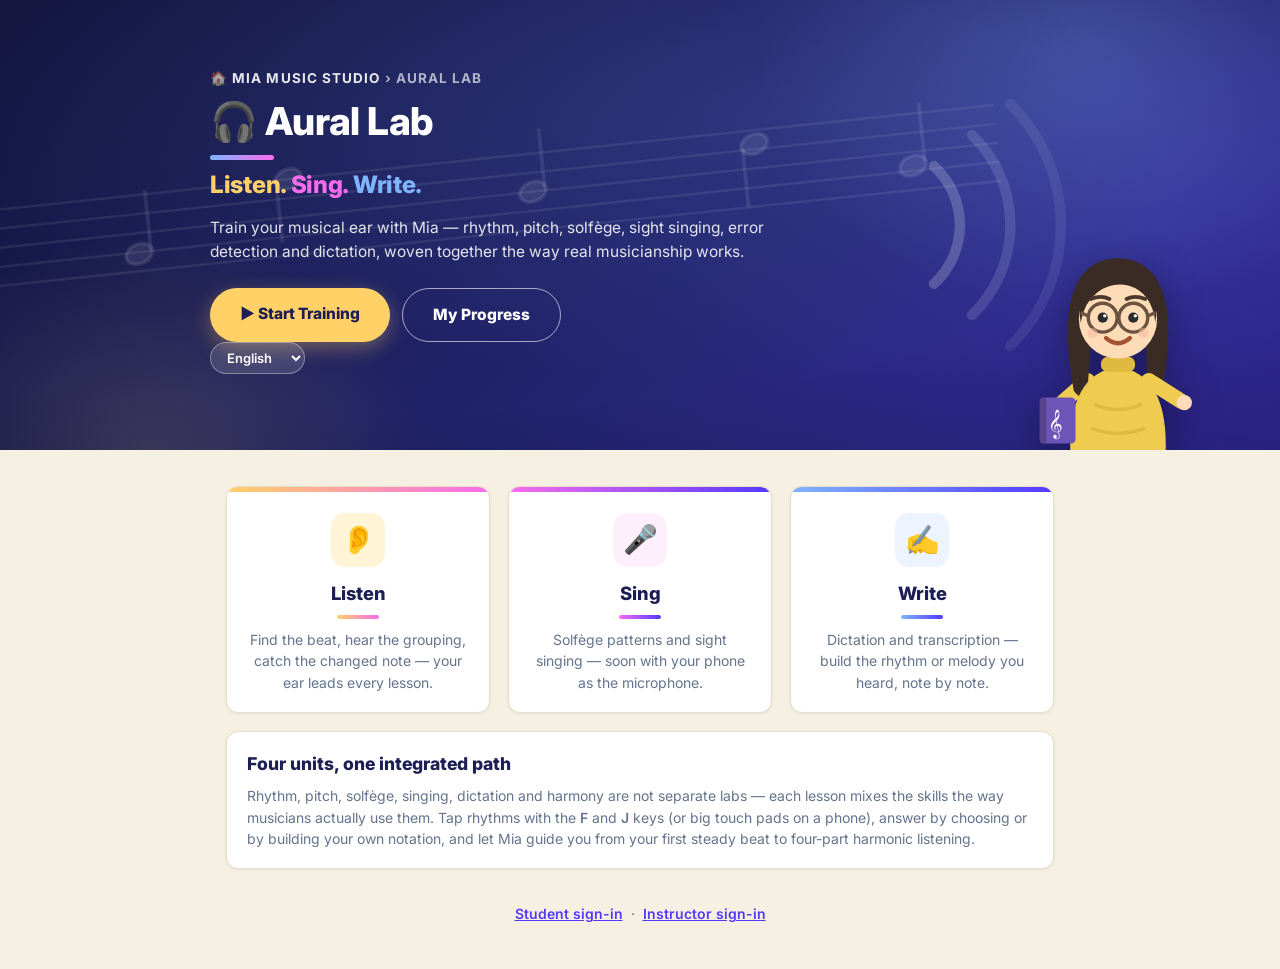
==== index.html @ 85e4c616 "Responsive fix: phones get the compact hero again The landing-polish 50vh hero and 2.4rem title were" ====
<!DOCTYPE html>
<html lang="en">
<head>
<meta charset="UTF-8">
<meta name="viewport" content="width=device-width, initial-scale=1.0">
<title>Aural Lab</title>
<link rel="stylesheet" href="css/style.css?v=005">
<style>
.hero{color:#fff;text-align:left;position:relative;overflow:hidden;
  display:flex;flex-direction:column;justify-content:center;min-height:50vh;padding:60px 20px 68px;
  background:linear-gradient(135deg,#12143c 0%,#22246e 55%,#3a2fae 100%)}
.hero .inner{max-width:860px;margin:0 auto;width:100%;position:relative;z-index:1;
  display:block;padding:0} /* al-header's flex-row header layout must not apply to the landing hero */
.hero .eyebrow{font-size:13.5px;font-weight:700;letter-spacing:.08em;text-transform:uppercase;
  color:rgba(255,255,255,.65);margin-bottom:10px}
.hero h1{font-size:2.4rem;font-weight:800;letter-spacing:-.6px;margin-bottom:6px}
.hero .tagline{font-size:1.5rem;font-weight:800;margin-bottom:12px;letter-spacing:-.3px}
.hero .tagline .c1{color:var(--gold)}.hero .tagline .c2{color:var(--pink)}
.hero .tagline .c3{color:var(--sky)}.hero .tagline .c4{color:#9ef0c0}
.mia-hero{position:absolute;right:6%;bottom:-12px;width:170px;z-index:1;
  filter:drop-shadow(0 8px 18px rgba(0,0,0,.30))}
@media(max-width:900px){.mia-hero{display:none}}
.hero h1::after{content:"";display:block;width:64px;height:5px;border-radius:3px;
  background:linear-gradient(90deg,var(--sky),var(--pink));margin:12px 0 0}
.hero p{max-width:600px;margin:0 0 24px;color:rgba(255,255,255,.88)}
.hero .btns{display:flex;gap:12px;justify-content:flex-start;flex-wrap:wrap}
.hero .btns a{display:inline-block;background:var(--gold);color:var(--brand-dark);font-weight:800;
  padding:14px 30px;border-radius:9999px;box-shadow:0 6px 20px rgba(255,209,102,.35);
  transition:transform .12s,box-shadow .2s;text-decoration:none}
.hero .btns a:hover{background:#ffc247;transform:translateY(-2px)}
.hero .btns a.ghost{background:transparent;color:#fff;border:1.5px solid rgba(255,255,255,.6);box-shadow:none}
main{max-width:860px;margin:0 auto;padding:36px 16px 8px}
.how{display:grid;grid-template-columns:repeat(auto-fit,minmax(200px,1fr));gap:18px;margin-top:0}
.how .card{text-align:center;margin-top:0;position:relative;overflow:hidden;padding-top:26px;
  transition:transform .14s,box-shadow .2s}
.how .card::before{content:"";position:absolute;top:0;left:0;right:0;height:5px}
.how .card.s1::before{background:linear-gradient(90deg,var(--gold),var(--pink))}
.how .card.s2::before{background:linear-gradient(90deg,var(--pink),var(--primary))}
.how .card.s3::before{background:linear-gradient(90deg,var(--sky),var(--primary))}
.how .card:hover{transform:translateY(-4px);box-shadow:0 18px 44px rgba(0,55,112,.16)}
.how .ico{width:54px;height:54px;border-radius:14px;margin:0 auto 12px;
  display:flex;align-items:center;justify-content:center;font-size:28px}
.how .card.s1 .ico{background:#fff4d6}
.how .card.s2 .ico{background:#fdeffb}
.how .card.s3 .ico{background:#edf4ff}
.how h2{font-size:1.15rem;font-weight:800;color:var(--brand-dark)}
.how h2::after{content:"";display:block;width:42px;height:4px;border-radius:2px;margin:7px auto 0}
.how .card.s1 h2::after{background:linear-gradient(90deg,var(--gold),var(--pink))}
.how .card.s2 h2::after{background:linear-gradient(90deg,var(--pink),var(--primary))}
.how .card.s3 h2::after{background:linear-gradient(90deg,var(--sky),var(--primary))}
.how p{margin-top:10px;color:var(--muted);font-size:14px}
.wide{margin-top:18px;text-align:left}
footer{text-align:center;padding:26px 16px 44px;color:var(--muted);font-size:14px}
footer a{color:var(--primary);font-weight:600}
@media(max-width:640px){
  .hero{min-height:0;padding:40px 18px 48px}
  .hero h1{font-size:1.8rem}
  .hero .tagline{font-size:1.15rem}
  .hero .btns a{padding:12px 22px}
  main{padding-top:26px}
}
</style>
<link rel="icon" type="image/svg+xml" href="favicon.svg">
</head>
<body>
<div class="hero al-header">
  <div class="inner">
    <div class="eyebrow">🏠 <a href="https://miahlee90.github.io/" style="color:rgba(255,255,255,.9);text-decoration:none" title="Mia Music Studio home">Mia Music Studio</a> › Aural Lab</div>
    <h1>🎧 Aural Lab</h1>
    <p class="tagline" data-i18n-html="landing.tagline"></p>
    <p data-i18n="landing.lead"></p>
    <div class="btns">
      <a href="lessons.html" data-i18n="landing.start"></a>
      <a class="ghost" href="student.html" data-i18n="nav.myProgress"></a>
    </div>
  </div>
  <svg class="mia-hero" viewBox="10 8 100 126" aria-hidden="true"><use href="#miaShape"/></svg>
</div>
<main>
  <div class="how">
    <div class="card s1"><div class="ico">👂</div><h2 data-i18n="landing.card.listen.t"></h2><p data-i18n="landing.card.listen.b"></p></div>
    <div class="card s2"><div class="ico">🎤</div><h2 data-i18n="landing.card.sing.t"></h2><p data-i18n="landing.card.sing.b"></p></div>
    <div class="card s3"><div class="ico">✍️</div><h2 data-i18n="landing.card.write.t"></h2><p data-i18n="landing.card.write.b"></p></div>
  </div>
  <div class="card wide">
    <h2 style="font-size:1.1rem;font-weight:800;color:var(--brand-dark)" data-i18n="landing.path.t"></h2>
    <p style="margin-top:8px;color:var(--muted);font-size:14px" data-i18n-html="landing.path.b"></p>
  </div>
</main>
<footer>
  <a href="student.html" data-i18n="footer.student"></a> &nbsp;·&nbsp;
  <a href="teacher.html" data-i18n="footer.teacher"></a>
</footer>
<script src="js/config.js?v=005"></script>
<script src="locales/en.js?v=005"></script>
<script src="locales/es.js?v=005"></script>
<script src="locales/ko.js?v=005"></script>
<script src="js/i18n.js?v=005"></script>
<script src="js/mia.js?v=005"></script>
<script>ALI18N.apply(); ALMia.defs();</script>
</body>
</html>
---- css/style.css ----
/* Aural Lab — stylesheet aligned with the Mia Music Studio design system
   (same visual language as Piano Lab / Music Fundamentals): indigo CTA
   #533afd used sparingly, ink-navy text #0d253d (never black), cream
   background, gradient-mesh header band, pill buttons, hairline cards with
   blue-tinted shadows, Inter. */
@import url('https://fonts.googleapis.com/css2?family=Inter:wght@300;400;500;600;800&display=swap');

:root{
  --primary:#533afd; --primary-dark:#4434d4; --primary-press:#2e2b8c; --primary-soft:#665efd;
  --primary-subtle:#b9b9f9; --brand-dark:#1c1e54;
  --ink:#0d253d; --ink-2:#273951; --muted:#64748d;
  --accent:#E8A33D; --accent-dark:#cf8f2e;
  --correct:#2E8B57; --wrong:#ea2261; --done:#9aa6b8;
  --bg:#f6f0e2; --card:#ffffff; --cream:#f1e2c4; --hairline:#e7ddc8; --hairline-input:#c9b98f;
  --lh:var(--accent-dark); --rh:var(--primary);
  --sky:#7fb4ff; --gold:#ffd166; --pink:#f96bee;
  --radius:12px;
  --shadow:0 1px 3px rgba(0,55,112,.08);
  --shadow-2:0 8px 24px rgba(0,55,112,.08), 0 2px 6px rgba(0,55,112,.04);
}
*{box-sizing:border-box;margin:0;padding:0}
/* font stack ready for English, Spanish and future Korean: Latin (incl.
   Spanish diacritics) renders in Inter; Korean falls through to Noto Sans
   KR / system Korean fonts. Load the Noto Sans KR webfont when ko ships. */
body{font-family:Inter,"SF Pro Display",-apple-system,"Segoe UI",Roboto,"Noto Sans",
  "Noto Sans KR","Malgun Gothic","Apple SD Gothic Neo",sans-serif;
  background:var(--bg);color:var(--ink);font-size:15.5px;line-height:1.55}
b,strong{font-weight:600}
a{color:inherit}

/* header — same hero art family as the studio: deep navy-indigo gradient,
   faint tilted staff + notes, glow + vignette (headphone-listening variant:
   no piano keys, a soft sound-wave arc instead) */
.al-header{color:#fff;position:relative;overflow:hidden;
  background:linear-gradient(135deg,#12143c 0%,#22246e 55%,#3a2fae 100%)}
.al-header::before{
  content:"";position:absolute;inset:0;z-index:0;pointer-events:none;
  background:url("data:image/svg+xml;utf8,<svg xmlns='http://www.w3.org/2000/svg' width='900' height='260' viewBox='0 0 900 260' preserveAspectRatio='xMaxYMid slice'><defs><radialGradient id='glow' cx='0.7' cy='0.25' r='0.6'><stop offset='0' stop-color='%237fb4ff' stop-opacity='0.14'/><stop offset='1' stop-color='%237fb4ff' stop-opacity='0'/></radialGradient><radialGradient id='vig' cx='0.42' cy='0.4' r='0.85'><stop offset='0.6' stop-color='%23070926' stop-opacity='0'/><stop offset='1' stop-color='%23070926' stop-opacity='0.38'/></radialGradient></defs><rect width='900' height='260' fill='url(%23glow)'/><g stroke='%23ffffff' stroke-opacity='0.08' stroke-width='1.4' transform='rotate(-6 400 130)'><line x1='20' y1='96' x2='740' y2='96'/><line x1='20' y1='107' x2='740' y2='107'/><line x1='20' y1='118' x2='740' y2='118'/><line x1='20' y1='129' x2='740' y2='129'/><line x1='20' y1='140' x2='740' y2='140'/></g><g fill='%23ffffff' fill-opacity='0.09' stroke='%23ffffff' stroke-opacity='0.09' stroke-width='2.2' transform='rotate(-6 400 130)'><ellipse cx='130' cy='108' rx='8' ry='5.6' transform='rotate(-18 130 108)'/><line x1='137' y1='106' x2='137' y2='72'/><ellipse cx='240' cy='130' rx='8' ry='5.6' transform='rotate(-18 240 130)'/><line x1='247' y1='128' x2='247' y2='94'/><ellipse cx='330' cy='96' rx='8' ry='5.6' transform='rotate(-18 330 96)'/><line x1='323' y1='98' x2='323' y2='132'/><ellipse cx='470' cy='118' rx='8' ry='5.6' transform='rotate(-18 470 118)'/><line x1='477' y1='116' x2='477' y2='82'/><ellipse cx='600' cy='104' rx='8' ry='5.6' transform='rotate(-18 600 104)'/><line x1='593' y1='106' x2='593' y2='140'/><ellipse cx='690' cy='126' rx='8' ry='5.6' transform='rotate(-18 690 126)'/><line x1='697' y1='124' x2='697' y2='90'/></g><g fill='none' stroke='%23ffffff' stroke-linecap='round' transform='translate(700 130)'><path d='M0 -34 A46 46 0 0 1 0 34' stroke-opacity='0.20' stroke-width='6'/><path d='M22 -52 A72 72 0 0 1 22 52' stroke-opacity='0.13' stroke-width='6'/><path d='M44 -70 A98 98 0 0 1 44 70' stroke-opacity='0.08' stroke-width='6'/></g><rect width='900' height='260' fill='url(%23vig)'/></svg>") right center/cover no-repeat}
.al-header::after{content:"";position:absolute;inset:0;pointer-events:none;background:
  radial-gradient(40% 90% at 85% 10%,rgba(127,180,255,.22),transparent 65%),
  radial-gradient(35% 80% at 12% 100%,rgba(255,209,102,.14),transparent 60%)}
.al-header .inner{max-width:1080px;margin:0 auto;padding:30px 20px 34px;position:relative;z-index:1;
  display:flex;align-items:baseline;gap:16px;flex-wrap:wrap}
.al-header h1{margin:0;font-size:2rem;font-weight:800;letter-spacing:-.5px;line-height:1.15}
.al-header h1 a{text-decoration:none}
.al-header h1::after{content:"";display:block;width:64px;height:5px;border-radius:3px;
  background:linear-gradient(90deg,var(--sky),var(--pink));margin-top:10px}
.al-header .sub{color:rgba(255,255,255,.85);font-size:14px}
.crumbs{width:100%;font-size:12.5px;font-weight:600;color:rgba(255,255,255,.72);margin-bottom:2px}
.crumbs a{color:rgba(255,255,255,.92);text-decoration:none}
.crumbs a:hover{text-decoration:underline}
.hdr-link{margin-left:auto;color:#fff;font-size:13.5px;font-weight:700;
  background:rgba(255,255,255,.13);padding:6px 16px;border-radius:9999px;text-decoration:none}
.hdr-link~.hdr-link{margin-left:0}
.hdr-link:hover{background:rgba(255,255,255,.24)}
/* language selector (auto-mounted in the header by i18n.js) */
.lang-sel{font:600 13px/1.2 Inter,"Noto Sans KR","Malgun Gothic",sans-serif;color:#fff;
  background:rgba(255,255,255,.13);border:1px solid rgba(255,255,255,.35);
  border-radius:9999px;padding:6px 12px;cursor:pointer}
.lang-sel option{color:var(--ink)}
.al-main{max-width:1080px;margin:0 auto;padding:14px 20px 60px}

.card{background:var(--card);border:1px solid var(--hairline);border-radius:var(--radius);
  box-shadow:var(--shadow);padding:18px 20px;margin-top:16px}

/* lesson header block: crumb, title, and the three student-facing fields */
.lesson-head .crumb{display:inline-block;font-size:10.5px;font-weight:600;letter-spacing:.1em;
  text-transform:uppercase;color:var(--primary-dark);background:rgba(185,185,249,.35);
  border-radius:9999px;padding:3px 10px;margin-bottom:8px}
.lesson-head h2{margin:0 0 6px;font-size:1.45rem;font-weight:800;letter-spacing:-.3px;color:var(--brand-dark)}
.lesson-head .desc{margin:0;font-weight:600}
.lesson-head .goal{margin:3px 0 0;color:var(--muted);font-size:13.5px}
.lets-try{margin-top:10px;font-size:14px;color:var(--ink-2)}
.lets-try b{color:var(--primary-dark)}
.skill-tags{display:flex;gap:6px;flex-wrap:wrap;margin-top:10px}
.skill-tag{font-size:11px;font-weight:700;letter-spacing:.04em;padding:3px 10px;border-radius:9999px;
  background:#edf4ff;color:#2b5aa0}
.skill-tag.sk-rhythm{background:#f2effe;color:var(--primary-dark)}
.skill-tag.sk-solfege{background:#fdeffb;color:#a2308f}
.skill-tag.sk-singing{background:#fdeed3;color:var(--accent-dark)}
.skill-tag.sk-dictation{background:#e2f3e9;color:#1d6b42}
.skill-tag.sk-harmony{background:#fdeeee;color:#b23a3a}
.skill-tag.sk-error{background:#f3eedd;color:#8a6d1e}
.track-tag{font-size:11px;font-weight:700;padding:3px 10px;border-radius:9999px;
  background:var(--brand-dark);color:#ffd166}

/* Mia + bubble (never over notation or controls — her own strip) */
.mia-strip{display:flex;align-items:center;gap:12px;margin:14px 2px 0}
.mia-avatar{width:64px;height:78px;flex:none;filter:drop-shadow(0 2px 4px rgba(0,55,112,.18))}
.mia-bubble{position:relative;flex:1;background:#fff;border:1px solid var(--hairline);
  border-radius:12px;box-shadow:var(--shadow);padding:11px 16px;
  font-size:14px;color:var(--muted);min-height:20px}
.mia-bubble::before{content:"";position:absolute;left:-7px;top:50%;
  transform:translateY(-50%) rotate(45deg);width:12px;height:12px;background:#fff;
  border-left:1px solid var(--hairline);border-bottom:1px solid var(--hairline)}
.mia-bubble b{color:var(--ink)}
.mia-strip-sm .mia-avatar{width:50px;height:62px}
.mia-strip-sm .mia-bubble{background:var(--cream);border-color:#ded1b0;flex:0 1 auto;
  font-size:13.5px;color:var(--ink-2)}
.mia-strip-sm .mia-bubble::before{background:var(--cream);border-color:#ded1b0}

/* segmented pills + transport buttons (shared) */
.seg{display:flex;border:1px solid var(--hairline);border-radius:9999px;overflow:hidden;background:#fff}
.seg button{border:0;border-radius:0;background:#fff;color:var(--muted);padding:8px 16px;
  font:inherit;font-size:13.5px;font-weight:600;cursor:pointer;min-height:36px;transition:background .15s}
.seg button+button{border-left:1px solid var(--hairline)}
.seg button.on{background:linear-gradient(135deg,#533afd,#665efd);color:#fff}
.seg button:focus-visible,button:focus-visible,input:focus-visible,select:focus-visible,summary:focus-visible{
  outline:2px solid var(--primary);outline-offset:2px}
a.btn{text-decoration:none;display:inline-flex;align-items:center}
/* buttons/cards must absorb longer Spanish (and future Korean) labels:
   wrap instead of overflowing, no fixed widths */
.btn{white-space:normal;text-align:center}
.btn{font:inherit;font-weight:700;cursor:pointer;border:none;border-radius:9999px;
  min-height:44px;padding:10px 26px;background:linear-gradient(135deg,#533afd,#665efd);color:#fff;
  transition:transform .12s,box-shadow .2s}
.btn:hover{background:linear-gradient(135deg,#4434d4,#533afd);box-shadow:0 4px 14px rgba(83,58,253,.35)}
.btn:active{transform:scale(.97);background:var(--primary-press)}
.btn:disabled{opacity:.4;cursor:default;box-shadow:none;transform:none}
.btn.ghost{background:#fff;color:var(--primary);border:1px solid var(--hairline)}
.btn.ghost:hover{background:#f4f2ff;border-color:var(--primary)}
/* deep-navy Play/Start buttons (Theory Lab .play) */
.btn.dark{background:linear-gradient(135deg,#1c1e54,#2e2b8c)}
.btn.dark:hover{background:linear-gradient(135deg,#23265f,#3a37a8);box-shadow:0 4px 14px rgba(28,30,84,.4)}
/* navy-toned outline (utility buttons: Hear/Undo/Clear/Continue) — keeps the
   lone violet button, "Go to the Quiz", visually distinct */
.btn.ghost.dark{background:#fff;color:#2a2c66;border:1.5px solid #c6c8e6}
.btn.ghost.dark:hover{background:#f0f0fb;border-color:#2e2b8c}
/* fixed-height content area above the transport row, so Play/Next/Continue
   stay anchored in one place across questions of differing heights */
.st-arena{display:flex;flex-direction:column}
/* the button strip is its OWN divided zone at the bottom of the card: a
   hairline separates it from the exercise above, and (with arenaMin set)
   its position never changes between questions */
.act-card .st-transport{border-top:1.5px solid var(--hairline);
  padding-top:14px;margin-top:16px;min-height:60px}
.ctl-row{display:flex;align-items:center;gap:14px;flex-wrap:wrap;justify-content:center;margin-top:12px}
.ctl-row label{display:flex;align-items:center;gap:8px;font-size:13.5px;color:var(--muted)}
.ctl-row input[type=range]{width:140px;accent-color:var(--primary)}
.ctl-row .chk input{width:16px;height:16px;accent-color:var(--primary)}

/* ============ aural components ============ */

/* Ready / Go! cue on the last two count-in beats */
.ready-go{min-height:44px;margin-top:12px;text-align:center;font-weight:800;font-size:30px;
  letter-spacing:.04em;color:var(--primary-dark)}
.ready-go.go{color:var(--correct)}
.ready-go.pop{animation:rg-pop .5s ease-out}
@keyframes rg-pop{0%{transform:scale(.5);opacity:0}45%{transform:scale(1.18);opacity:1}100%{transform:scale(1)}}

/* beat dots — the visual pulse */
.beat-dots{display:flex;gap:14px;justify-content:center;align-items:center;
  min-height:64px;flex-wrap:wrap}
.beat-dot{position:relative;width:34px;height:34px;border-radius:50%;background:#e9e2cf;border:2px solid var(--hairline);
  display:flex;align-items:center;justify-content:center;font-weight:800;font-size:14px;color:var(--muted);
  transition:transform .08s,background .1s}
.beat-dot.strong{width:44px;height:44px;border-color:var(--hairline-input)}
.beat-dot.lit{background:var(--primary-subtle);border-color:var(--primary);color:var(--primary-press);
  transform:scale(1.18)}
.beat-dot.lit.strong{background:var(--primary);color:#fff}
/* Strong/Weak target: a down-arrow points AT the beat in question, so it's
   never ambiguous which beat is being asked about (the ring alone read as
   "same size") */
.beat-dots:has(.picked){padding-top:30px}
.beat-dot.picked{outline:3px solid var(--accent);outline-offset:2px}
.beat-dot.picked::before{content:"";position:absolute;left:50%;top:-26px;transform:translateX(-50%);
  border-left:10px solid transparent;border-right:10px solid transparent;border-top:14px solid var(--accent)}
.beat-dot.good{background:#cfe9da;border-color:var(--correct);color:#1d6b42}
.beat-dot.bad{background:#fbd3e0;border-color:var(--wrong);color:#9d1746}
.beat-dot.hidden-pulse{opacity:.25}

/* tap pads (mobile) — big LEFT / RIGHT touch areas */
.tap-pads{display:flex;gap:12px;margin-top:14px}
.tap-pad{flex:1;min-height:110px;border-radius:16px;border:2px solid var(--hairline);
  display:flex;flex-direction:column;align-items:center;justify-content:center;gap:4px;
  font-weight:800;font-size:15px;letter-spacing:.06em;cursor:pointer;
  user-select:none;-webkit-user-select:none;touch-action:none}
.tap-pad small{font-weight:600;font-size:11.5px;letter-spacing:.02em;color:var(--muted)}
.tap-pad.tp-left{background:#fdf3df;color:var(--accent-dark);border-color:#ecd9ad}
.tap-pad.tp-right{background:#f2effe;color:var(--primary-dark);border-color:#d4cdfb}
.tap-pad.tp-active{transform:scale(.96)}
.tap-pad.tp-active.tp-left{background:var(--accent);color:#fff;border-color:var(--accent-dark)}
.tap-pad.tp-active.tp-left small{color:#fff}
.tap-pad.tp-active.tp-right{background:var(--primary);color:#fff;border-color:var(--primary-dark)}
.tap-pad.tp-active.tp-right small{color:#fff}
.tap-hint{text-align:center;color:var(--muted);font-size:13px;margin-top:8px}
.tap-hint kbd{font-family:inherit;font-weight:800;background:#fff;border:1px solid var(--hairline-input);
  border-bottom-width:3px;border-radius:6px;padding:1px 8px;color:var(--ink)}

/* answer choice buttons */
.choices{display:flex;gap:12px;justify-content:center;flex-wrap:wrap;margin-top:14px}
.choice{font:inherit;font-size:15px;font-weight:700;cursor:pointer;min-height:52px;min-width:110px;
  max-width:100%;white-space:normal;
  border:2px solid var(--hairline);border-radius:14px;background:#fff;color:var(--ink-2);
  padding:10px 22px;transition:transform .1s,box-shadow .15s}
.choice:hover{box-shadow:var(--shadow-2);transform:translateY(-2px)}
.choice.picked{border-color:var(--primary);background:#f2effe;color:var(--primary-dark)}
.choice.good{border-color:var(--correct);background:#e2f3e9;color:#1d6b42}
.choice.bad{border-color:var(--wrong);background:#fdeaf1;color:#9d1746}
.choice:disabled{cursor:default;transform:none;box-shadow:none;opacity:.75}

/* learn flow: stacked activity cards + non-clickable step bar */
.step-bar{display:flex;gap:8px;flex-wrap:wrap;align-items:center;margin-top:14px}
.step-chip{font-size:13px;font-weight:700;color:var(--muted);background:var(--bg);
  border:1px solid var(--hairline);border-radius:9999px;padding:7px 14px}
.step-chip b{display:inline-flex;width:19px;height:19px;border-radius:50%;background:var(--cream);
  color:var(--brand-dark);align-items:center;justify-content:center;font-size:11.5px;margin-right:6px}
.step-chip.done{background:#e2f3e9;border-color:#bfe3cd;color:#1d6b42}
.step-chip.done b{background:var(--correct);color:#fff}
.step-arr{color:var(--hairline-input);font-weight:800}
.act-head{font-size:1.05rem;font-weight:800;color:var(--brand-dark)}
.act-help{margin-top:4px;color:var(--muted);font-size:13.5px}
.step-bar button{font:inherit;cursor:pointer}
.step-chip.lockedchip{opacity:.55;cursor:not-allowed}
.step-note{margin-top:8px;font-size:13px;color:var(--accent-dark);font-weight:600}
/* compact summary card for completed / collapsed activities & questions */
.act-sum{display:flex;align-items:center;gap:12px;flex-wrap:wrap;padding:12px 18px}
.act-sum .sum-ok{color:var(--correct);font-weight:800;font-size:18px}
.act-sum .sum-bad{color:var(--wrong);font-weight:800;font-size:18px}
.act-sum .sum-ttl{font-weight:700;color:var(--brand-dark);flex:1}
.act-sum .sum-score{color:var(--muted);font-weight:700;font-feature-settings:"tnum"}
.btn.sm{min-height:34px;padding:6px 16px;font-size:13px}
/* inline per-card feedback line */
.st-fb{margin-top:10px;font-size:14px;color:var(--ink-2)}
/* stage cards carry placeholder slots for dots/cues/choices/etc. — collapse
   any that are empty so sections that don't use them (Mission, Key Terms)
   have no dead vertical space */
.st-ctl:empty,.ready-go:empty,.beat-dots:empty,.q-dots:empty,
.choices:empty,.st-fb:empty,.st-transport:empty{display:none;margin:0;min-height:0}
.st-fb b{color:var(--ink)}

/* activity tabs */
.act-tabs{display:flex;gap:8px;flex-wrap:wrap;margin-top:16px}
.act-tab{font:inherit;font-size:13.5px;font-weight:700;cursor:pointer;border-radius:9999px;
  border:1px solid var(--hairline);background:#fff;color:var(--muted);padding:9px 18px}
.act-tab.on{background:linear-gradient(135deg,#1c1e54,#2e2b8c);border-color:transparent;color:#fff}
.act-tab .n{display:inline-flex;width:20px;height:20px;border-radius:50%;background:var(--cream);
  color:var(--brand-dark);align-items:center;justify-content:center;font-size:11.5px;margin-right:6px}
.act-tab.on .n{background:rgba(255,255,255,.2);color:#fff}
.act-tab.done .n{background:#cfe9da;color:#1d6b42}

/* results */
.res-grid{display:grid;grid-template-columns:repeat(auto-fit,minmax(130px,1fr));gap:10px;margin-top:12px}
.res-stat{background:var(--cream);border-radius:10px;padding:12px 10px;text-align:center}
.res-stat b{display:block;font-size:24px;font-feature-settings:"tnum";color:var(--brand-dark)}
.res-stat span{font-size:12px;color:var(--ink-2);font-weight:600}
.res-stat.res-good b{color:var(--correct)}
.res-stat.res-warn b{color:var(--accent-dark)}

/* question progress */
.q-dots{display:flex;gap:6px;justify-content:center;margin-top:10px}
.q-dot{width:10px;height:10px;border-radius:50%;background:#e9e2cf;border:1px solid var(--hairline)}
.q-dot.q-now{background:var(--primary-subtle);border-color:var(--primary)}
.q-dot.q-good{background:var(--correct);border-color:var(--correct)}
.q-dot.q-bad{background:var(--wrong);border-color:var(--wrong)}

/* ============ course home (lessons.html) ============ */
.unit-cards{display:grid;grid-template-columns:repeat(auto-fit,minmax(230px,1fr));gap:16px;margin-top:18px}
.unit-card{background:var(--card);border:1px solid var(--hairline);border-radius:16px;
  box-shadow:var(--shadow-2);padding:20px;display:flex;flex-direction:column;position:relative;overflow:hidden}
.unit-card::before{content:"";position:absolute;top:0;left:0;right:0;height:5px}
.unit-card.u1::before{background:linear-gradient(90deg,var(--primary),var(--gold))}
.unit-card.u2::before{background:linear-gradient(90deg,var(--pink),var(--primary))}
.unit-card.u3::before{background:linear-gradient(90deg,var(--sky),var(--primary))}
.unit-card.u4::before{background:linear-gradient(90deg,#e05252,var(--gold))}
.unit-card .u-num{font-size:11px;font-weight:800;letter-spacing:.09em;text-transform:uppercase;color:var(--primary)}
.unit-card h3{margin:3px 0 0;font-size:1.12rem;font-weight:800;color:var(--brand-dark);letter-spacing:-.2px}
.unit-card p{margin:7px 0 12px;color:var(--muted);font-size:13.5px;flex:1}
.unit-card .u-meta{font-size:12.5px;color:var(--ink-2);font-weight:600;margin-bottom:8px}
.u-bar{background:#eee5cd;border-radius:9999px;height:9px;overflow:hidden;margin-bottom:12px}
.u-fill{background:linear-gradient(90deg,#533afd,#8b5cf6);height:100%;border-radius:9999px}
.unit-card .btn{align-self:flex-start;min-height:38px;padding:8px 20px;font-size:14px}
.unit-card.locked{opacity:.6}
.unit-card.locked .btn{background:#c9c2ae;pointer-events:none}

.unit-group{background:var(--card);border:1px solid var(--hairline);border-radius:var(--radius);
  box-shadow:var(--shadow);margin-top:14px;overflow:hidden}
.unit-head{display:flex;justify-content:space-between;align-items:center;cursor:pointer;
  padding:14px 18px;font-weight:800;color:var(--brand-dark)}
.unit-head .uh-meta{font-weight:600;color:var(--muted);font-size:13px}
.unit-head span.arr{transition:transform .15s;color:var(--muted)}
.unit-group.open .unit-head span.arr{transform:rotate(180deg)}
.unit-body{display:none;border-top:1px solid var(--hairline)}
.unit-group.open .unit-body{display:block}
.lesson-link{display:flex;align-items:center;gap:10px;flex-wrap:wrap;
  padding:12px 18px;color:var(--ink);text-decoration:none;border-bottom:1px solid #f0ead8;
  transition:background .12s}
.lesson-link:last-child{border-bottom:0}
.lesson-link:hover{background:var(--bg)}
.lnum{display:inline-block;min-width:46px;font-weight:800;color:var(--primary)}
.lesson-link .ttl{flex:1 1 220px;font-weight:600}
.lesson-link .ttl small{display:block;font-weight:400;color:var(--muted);font-size:12.5px}
.lesson-link .tags{display:flex;gap:5px;flex-wrap:wrap}
.toc-done{color:var(--correct);font-weight:800;font-size:13px}
.toc-part{color:var(--accent-dark);font-weight:800;font-size:13px}
.pill-soon{font-size:11px;font-weight:700;padding:3px 10px;border-radius:9999px;
  background:#f3eedd;color:#b6ac8e}
.pill-ready{font-size:11px;font-weight:700;padding:3px 10px;border-radius:9999px;
  background:#d9efe2;color:#1d6b42}

/* ============ lesson roadmap architecture ============ */
.hdr-meta{display:flex;gap:18px;flex-wrap:wrap;margin-top:8px;font-size:13px;color:var(--muted)}
.hdr-meta b{color:var(--ink-2)}
.hdr-progress{background:#eee5cd;border-radius:9999px;height:8px;overflow:hidden;margin-top:12px}
.hdr-progress>div{background:linear-gradient(90deg,#533afd,#8b5cf6);height:100%;border-radius:9999px;
  transition:width .4s ease}
.sc-btn{margin-left:8px}

/* sound check */
.sound-check .ctl-row{justify-content:flex-start}
.sound-check input[type=range]{width:180px;accent-color:var(--primary)}

/* mission goals */
.ms-goals{margin:12px 0 0;padding-left:22px}
.ms-goals li{margin:6px 0;color:var(--ink-2)}

/* key terms */
.term-row{display:flex;align-items:center;gap:14px;flex-wrap:wrap;
  padding:13px 4px;border-bottom:1px solid #f0ead8}
.term-row:last-of-type{border-bottom:0}
.term-name{flex:0 0 130px;font-weight:800;color:var(--brand-dark)}
.term-def{flex:1 1 220px;color:var(--ink-2);font-size:14px}
.term-vis{display:flex;gap:5px;align-items:center;flex:0 0 auto}
.term-vis .beat-dot{width:16px;height:16px;font-size:0}
.term-vis .beat-dot.strong{width:22px;height:22px}
.term-row .btn.sm{flex:0 0 auto}
.term-row.heard .term-name::after{content:" ✓";color:var(--correct)}

/* beat track — markers travel toward a fixed judgment line */
.beat-track{position:relative;width:100%;flex:1 1 100%;height:88px;background:#fbf7ec;
  border:1px solid var(--hairline);border-radius:12px;overflow:hidden;margin-top:12px}
.bt-line{position:absolute;left:16%;top:8px;bottom:8px;width:3px;border-radius:2px;
  background:var(--primary);opacity:.85}
.bt-marker{position:absolute;top:50%;transform:translate(-50%,-50%);width:26px;height:26px;
  border-radius:50%;background:var(--primary-subtle);border:2px solid var(--primary);
  display:flex;align-items:center;justify-content:center;font-weight:800;font-size:12px;
  color:var(--primary-press)}
.bt-marker.strong{width:36px;height:36px;background:var(--primary);color:#fff}
.bt-marker.count{background:#f1e2c4;border-color:var(--accent);color:var(--accent-dark)}
.bt-pop{position:absolute;left:16%;top:6px;transform:translateX(-50%);font-weight:800;
  font-size:14px;pointer-events:none;animation:rg-pop .5s ease-out}
.bt-pop.p-perfect{color:var(--correct)}
.bt-pop.p-good{color:#4c9a68}
.bt-pop.p-early,.bt-pop.p-late{color:var(--accent-dark)}
.bt-pop.p-miss{color:var(--wrong)}

/* pitch visualization (Lesson 1-2): dots placed at heights matched to pitch */
.pitch-row{position:relative;width:100%;height:64px;margin:4px auto;max-width:360px}
.pitch-dot{position:absolute;width:22px;height:22px;background:var(--primary-subtle);border-color:var(--primary)}
/* pitch ladder (Lesson 1-3): 5 solfège levels, highlight in sync with audio */
.pg-ladder{max-width:300px;margin:6px auto;display:flex;flex-direction:column;gap:6px}
.pg-row{display:flex;align-items:center;gap:12px}
.pg-lbl{flex:0 0 42px;text-align:right;font-weight:800;color:var(--brand-dark);font-size:14px}
.pg-cell{flex:1;height:20px;border-radius:9999px;background:#efe7d3;border:1px solid var(--hairline)}
.pg-cell.lit{background:var(--primary);border-color:var(--primary-press);
  box-shadow:0 0 0 3px var(--primary-subtle)}
/* reserved slot so the grid/reveal never bounces the buttons */
/* width:100% matters: .beat-dots is a flex row, so without it the slot
   shrinks to fit and the drawing grid renders SMALLER than the reveal grid
   of the very same question (instructor: "looks like a different problem") */
.pg-slot{min-height:200px;width:100%;display:flex;align-items:center;justify-content:center}
/* interactive drawing grid */
.pg-draw{margin:6px auto;text-align:center;width:100%}
.pg-draw svg{display:block;margin:0 auto;touch-action:manipulation}
.pg-line{stroke:var(--hairline);stroke-width:1.4}
.pg-slbl{fill:var(--muted);font:700 12px Inter,sans-serif}
.pg-hit{fill:transparent;cursor:pointer}
.pg-hit:hover{fill:rgba(83,58,253,.08)}
.pg-hit:focus-visible{fill:rgba(83,58,253,.14);outline:2px solid var(--primary)}
.pg-path{stroke:var(--primary);stroke-width:2.6;stroke-linejoin:round}
.pg-dot{fill:var(--primary)}
.pg-dot-fixed{fill:var(--accent-dark)}
/* note numbers above each grid column (1 2 3 4 …) */
.pg-colnum{fill:var(--muted);font-size:11px;font-weight:700;text-anchor:middle}
.pg-colnum-fixed{fill:var(--accent-dark)}
/* "given" anchor note — dashed ring + caption so it reads as pre-placed */
.pg-anchor-ring{fill:none;stroke:var(--accent-dark);stroke-width:1.6;stroke-dasharray:3 3;opacity:.8}
.pg-anchor-lbl{fill:var(--accent-dark);font-size:11px;font-weight:800;text-anchor:middle;
  text-transform:uppercase;letter-spacing:.04em}
.pg-path.pg-target{stroke:var(--correct)}
.pg-dot.pg-target{fill:var(--correct)}
/* moving playhead — the orange ball glides between pitches as the model plays */
.pg-play{fill:var(--accent);stroke:var(--accent-dark);stroke-width:1.5;
  filter:drop-shadow(0 0 5px rgba(232,163,61,.75));
  transition:cx .16s ease,cy .16s ease,opacity .2s ease;pointer-events:none}
.pg-play-pulse{animation:pgPlayPulse .28s ease-out}
@keyframes pgPlayPulse{0%{r:13}100%{r:9}}

/* ============ duration bars & echo pad (Lesson 1-4) ============ */
/* duration bars: filled = sound (length ∝ duration), dashed = silence */
.db-bar{fill:var(--primary)}
.db-bar.db-target{fill:var(--correct)}
.db-bar.db-you{fill:var(--primary-subtle,#b9b1fd)}
.db-rest{fill:none;stroke:var(--hairline);stroke-width:1.8}   /* empty box = silence */
.db-tick{stroke:var(--hairline);stroke-width:1;opacity:.55}
.db-pair{display:flex;flex-direction:column;gap:2px;width:100%}
.db-row{display:flex;align-items:center;gap:8px;width:100%}
.db-lbl{flex:0 0 46px;text-align:right;font-size:12px;font-weight:800;color:var(--muted)}
/* echo: numbered response slots + one large press-and-hold pad */
.echo-wrap{width:100%;display:flex;flex-direction:column;align-items:center;gap:12px}
.echo-slots{display:flex;gap:10px;justify-content:center;flex-wrap:wrap}
.echo-slot{min-width:74px;min-height:52px;border:2px dashed var(--hairline);border-radius:12px;
  display:flex;flex-direction:column;align-items:center;justify-content:center;gap:2px;
  background:#fffdf6;transition:background .15s,border-color .15s}
.echo-slot .es-num{font-size:11px;font-weight:800;color:var(--muted)}
.echo-slot .es-fill{font-size:12.5px;font-weight:700;color:var(--primary-dark)}
.echo-slot.lit{border-color:var(--accent);background:#fdf3df}
.echo-slot.filled{border-style:solid;border-color:var(--primary)}
.echo-slot.filled.es-r{border-color:var(--hairline);color:var(--muted)}
.echo-pad{position:relative;overflow:hidden;width:100%;max-width:420px;min-height:110px;
  border-radius:20px;cursor:pointer;
  display:flex;flex-direction:column;align-items:center;justify-content:center;gap:2px;
  background:#efeaff;border:2px solid #cfc6ff;color:var(--primary-dark);
  font-weight:800;font-size:18px;user-select:none;touch-action:none}
.echo-pad small{font-weight:600;font-size:12px;color:var(--muted)}
.echo-pad.held{background:var(--primary);border-color:var(--primary-dark);color:#fff}
.echo-pad.held small{color:#e6e2ff}
/* hold gauge along the pad's bottom edge: the fill grows while you hold;
   passing the mark means "this is now a LONG sound" */
.pad-track{position:absolute;left:0;right:0;bottom:0;height:10px;background:rgba(0,0,0,.08)}
.pad-fill{position:absolute;left:0;top:0;bottom:0;width:0%;background:var(--accent);
  transition:width .05s linear}
.pad-mark{position:absolute;top:-3px;bottom:-3px;width:3px;background:var(--accent-dark);z-index:1}
.echo-slot.preview{border-color:var(--accent);background:#fdf3df}
.echo-slot.preview .es-fill{color:var(--accent-dark)}
/* footnote under the Key Terms list */
.terms-note{margin-top:12px;font-size:13px;color:var(--muted);border-top:1px solid var(--hairline);padding-top:10px}

/* visual shape choices (Match the Pitch Shape) — SVG dot-contours */
.choice.choice-visual{padding:10px 14px;min-height:70px;min-width:120px}
.choice.choice-visual svg{display:block}
.choice.choice-visual.good{background:#e2f3e9}
.choice.choice-visual.bad{background:#fdeaf1}
.choice.choice-visual svg circle{fill:var(--primary)}
.choice.choice-visual.good svg circle{fill:var(--correct)}
.choice.choice-visual.bad svg circle{fill:var(--wrong)}

/* practice / quiz chrome */
.prac-bar{display:flex;gap:12px;align-items:center;flex-wrap:wrap;justify-content:space-between}
.prac-acc{font-size:13px;font-weight:700;color:var(--ink-2);background:var(--cream);
  border-radius:9999px;padding:6px 14px;font-feature-settings:"tnum"}
.quiz-meta{font-size:13px;color:var(--muted);font-weight:600}
.choice.picked{border-color:var(--primary);background:#f2effe;color:var(--primary-dark)}

/* results dashboard */
.done-msg{margin-top:12px;font-size:1.3rem;font-weight:800;color:var(--brand-dark)}
.done-msg .pct{font-size:2rem;color:var(--primary);font-feature-settings:"tnum"}
.done-meta{margin-top:6px;color:var(--muted);font-size:13.5px}
.up-next{margin-top:16px;background:var(--cream);border-radius:12px;padding:14px 18px}
.up-next .un-label{font-size:11px;font-weight:800;letter-spacing:.08em;text-transform:uppercase;color:var(--accent-dark)}
.up-next .un-title{font-weight:800;color:var(--brand-dark);margin-top:2px}
.up-next p{margin-top:4px;color:var(--ink-2);font-size:14px}

/* bottom lesson navigation (Theory Lab style): 3 pills + jump select */
.lesson-nav{display:grid;grid-template-columns:1fr 1fr 1fr;gap:14px;margin-top:22px}
.lnav-pill{display:flex;align-items:center;justify-content:center;text-align:center;
  min-height:52px;padding:10px 14px;background:#fff;border:1px solid var(--hairline);
  border-radius:9999px;box-shadow:var(--shadow);font-weight:700;font-size:15px;
  color:var(--primary);text-decoration:none;transition:transform .12s,box-shadow .15s}
.lnav-pill:hover{transform:translateY(-2px);box-shadow:var(--shadow-2)}
.lnav-off{visibility:hidden}
.lesson-jump{display:block;width:100%;margin-top:14px;
  font:700 15px/1.3 Inter,"Noto Sans KR","Malgun Gothic",sans-serif;color:var(--primary);
  background:#fff;border:1px solid var(--hairline);border-radius:9999px;
  padding:14px 20px;cursor:pointer;box-shadow:var(--shadow)}
@media(max-width:640px){
  .lesson-nav{gap:8px}
  .lnav-pill{font-size:13px;min-height:44px;padding:8px 8px}
}

/* placeholder page */
.ph-banner{margin-top:16px;background:#fdf3df;border:1.5px dashed var(--accent);border-radius:12px;
  padding:14px 18px;color:var(--accent-dark);font-weight:600;font-size:14px}

/* ---- phone layout (portrait) ---- */
@media(max-width:640px){
  .al-header h1{font-size:1.55rem}
  .al-header .inner{padding:22px 16px 26px}
  .al-main{padding:10px 12px 90px}
  .card{padding:16px 15px}
  .act-card{padding:16px 15px}
  .lesson-head h2{font-size:1.25rem}
  /* rhythm dots / beat-track sized for a phone */
  .beat-dot{width:28px;height:28px;font-size:13px}
  .beat-dot.strong{width:36px;height:36px}
  .beat-track{height:96px}
  .bt-marker{width:30px;height:30px}
  .bt-marker.strong{width:40px;height:40px}
  /* the tap pads are the main phone input — make them big and thumb-friendly */
  .tap-pads{gap:10px}
  .tap-pad{min-height:120px;border-radius:18px}
  .tap-pad small{display:none}          /* keep the pad label uncluttered on a phone */
  /* controls & answers stack full-width and stay easy to hit */
  .ctl-row{gap:10px}
  .choices{gap:10px}
  .choice{flex:1 1 100%;min-width:0;min-height:56px}
  /* visual (shape) choices stay side-by-side on phones — stacking three tall
     cards blew past the reserved arena and pushed the button strip */
  .choice.choice-visual{flex:1 1 0;min-width:0;padding:8px 6px;min-height:0}
  .choice.choice-visual svg{width:100%;height:auto;max-width:104px}
  .choice.choice-visual svg.db-choice{max-width:150px}   /* duration bars are wider */
  .echo-pad{min-height:130px}       /* the pad is the main phone input */
  .st-transport .btn{flex:1 1 100%}
  .seg{width:100%}
  .seg button{flex:1}
  /* Mia keeps her place but never crowds the text */
  .mia-strip{gap:9px}
  .mia-avatar{width:44px;height:54px}
  /* bottom nav: 3 pills stay on one row, jump select comfortable */
  .lesson-nav{gap:7px}
  .lnav-pill{font-size:12.5px;padding:8px 6px;min-height:46px}
  .lesson-jump{min-height:48px}
  .res-grid{grid-template-columns:repeat(2,1fr)}
}
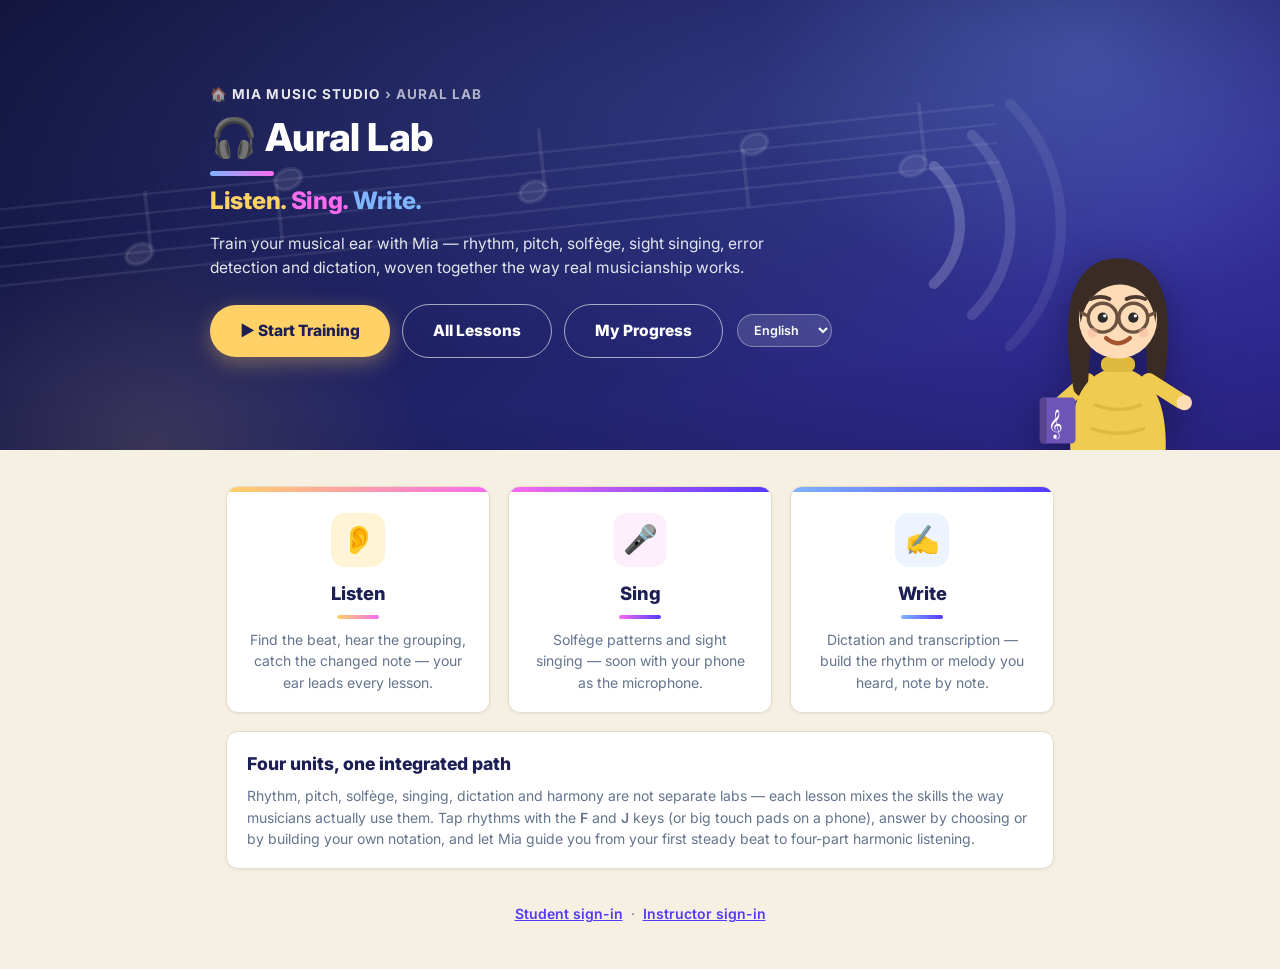
==== commit 6679d775: "Landing buttons match Piano Lab; compact language pill joins the row - Start Training now opens Less" ====
--- a/index.html
+++ b/index.html
@@ -23,7 +23,10 @@
 .hero h1::after{content:"";display:block;width:64px;height:5px;border-radius:3px;
   background:linear-gradient(90deg,var(--sky),var(--pink));margin:12px 0 0}
 .hero p{max-width:600px;margin:0 0 24px;color:rgba(255,255,255,.88)}
-.hero .btns{display:flex;gap:12px;justify-content:flex-start;flex-wrap:wrap}
+.hero .btns{display:flex;gap:12px;justify-content:flex-start;flex-wrap:wrap;align-items:center}
+/* language selector rides small at the end of the button row (moved there by
+   the inline script below; Piano-style 3-button row + compact language pill) */
+.hero .btns .lang-sel{font-size:12.5px;padding:7px 12px;margin-left:2px}
 .hero .btns a{display:inline-block;background:var(--gold);color:var(--brand-dark);font-weight:800;
   padding:14px 30px;border-radius:9999px;box-shadow:0 6px 20px rgba(255,209,102,.35);
   transition:transform .12s,box-shadow .2s;text-decoration:none}
@@ -70,7 +73,8 @@
     <p class="tagline" data-i18n-html="landing.tagline"></p>
     <p data-i18n="landing.lead"></p>
     <div class="btns">
-      <a href="lessons.html" data-i18n="landing.start"></a>
+      <a href="lessons/aural-u1-l1.html" data-i18n="landing.start"></a>
+      <a class="ghost" href="lessons.html" data-i18n="toc.title"></a>
       <a class="ghost" href="student.html" data-i18n="nav.myProgress"></a>
     </div>
   </div>
@@ -97,6 +101,14 @@
 <script src="locales/ko.js?v=005"></script>
 <script src="js/i18n.js?v=005"></script>
 <script src="js/mia.js?v=005"></script>
-<script>ALI18N.apply(); ALMia.defs();</script>
+<script>
+ALI18N.apply(); ALMia.defs();
+/* tuck the auto-mounted language selector into the hero button row */
+window.addEventListener("DOMContentLoaded",function(){
+  ALI18N.mountSwitcher();
+  var s=document.getElementById("langSel"), b=document.querySelector(".hero .btns");
+  if(s&&b) b.appendChild(s);
+});
+</script>
 </body>
 </html>
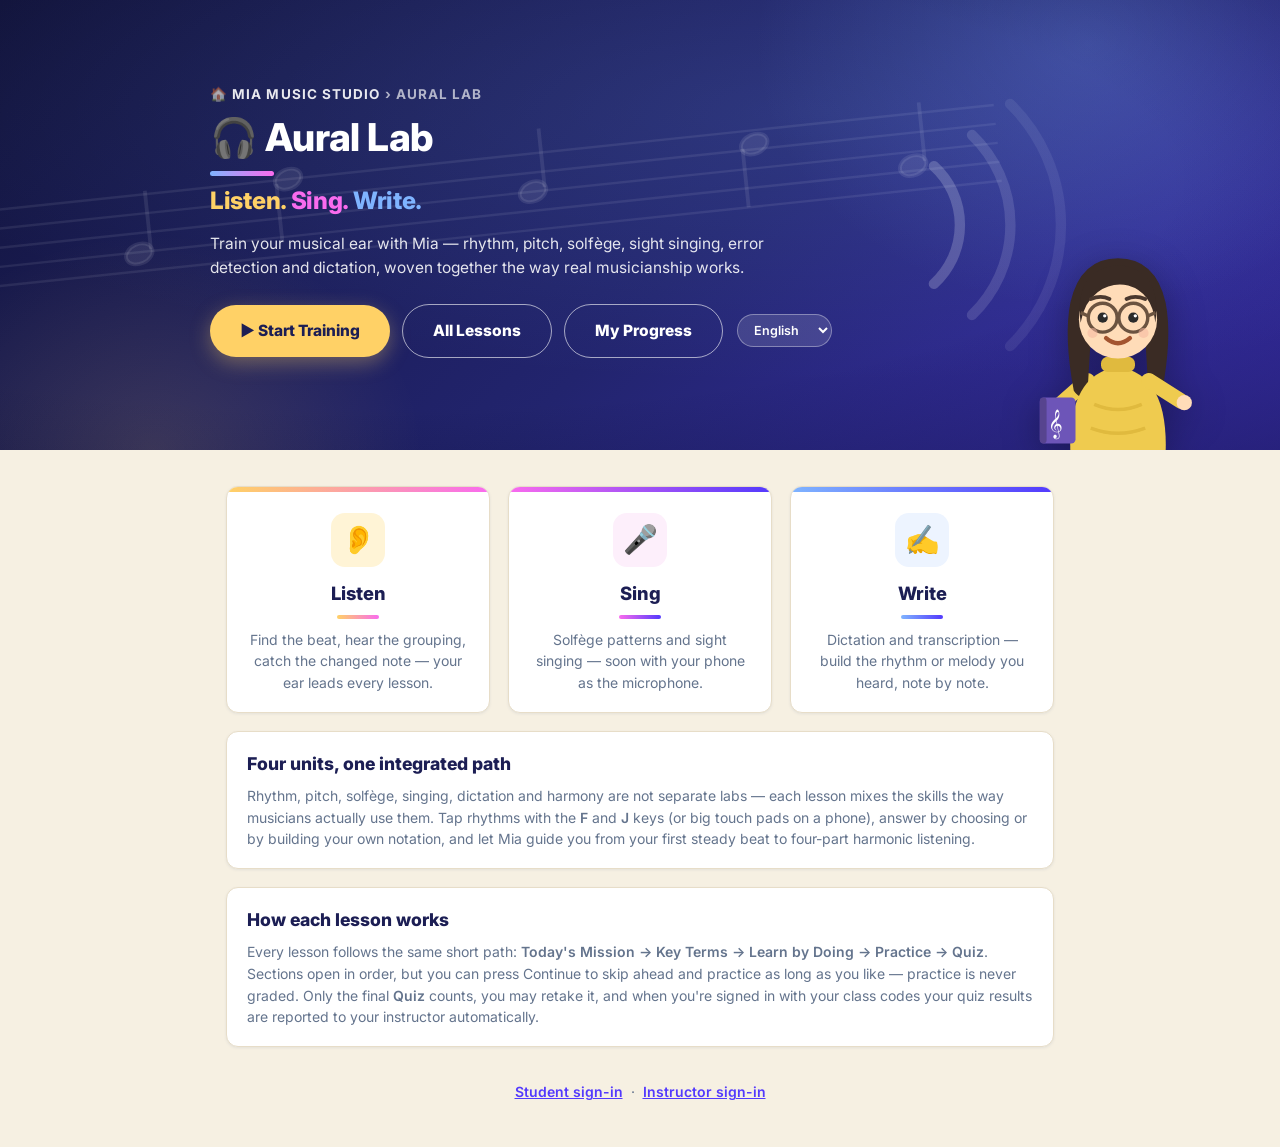
==== commit 4e290133: "Landing: How each lesson works card (flow, free skipping, reporting) Each front door now explains it" ====
--- a/index.html
+++ b/index.html
@@ -4,7 +4,7 @@
 <meta charset="UTF-8">
 <meta name="viewport" content="width=device-width, initial-scale=1.0">
 <title>Aural Lab</title>
-<link rel="stylesheet" href="css/style.css?v=005">
+<link rel="stylesheet" href="css/style.css?v=006">
 <style>
 .hero{color:#fff;text-align:left;position:relative;overflow:hidden;
   display:flex;flex-direction:column;justify-content:center;min-height:50vh;padding:60px 20px 68px;
@@ -90,17 +90,21 @@
     <h2 style="font-size:1.1rem;font-weight:800;color:var(--brand-dark)" data-i18n="landing.path.t"></h2>
     <p style="margin-top:8px;color:var(--muted);font-size:14px" data-i18n-html="landing.path.b"></p>
   </div>
+  <div class="card wide">
+    <h2 style="font-size:1.1rem;font-weight:800;color:var(--brand-dark)" data-i18n="landing.how.t"></h2>
+    <p style="margin-top:8px;color:var(--muted);font-size:14px" data-i18n-html="landing.how.b"></p>
+  </div>
 </main>
 <footer>
   <a href="student.html" data-i18n="footer.student"></a> &nbsp;·&nbsp;
   <a href="teacher.html" data-i18n="footer.teacher"></a>
 </footer>
-<script src="js/config.js?v=005"></script>
-<script src="locales/en.js?v=005"></script>
-<script src="locales/es.js?v=005"></script>
-<script src="locales/ko.js?v=005"></script>
-<script src="js/i18n.js?v=005"></script>
-<script src="js/mia.js?v=005"></script>
+<script src="js/config.js?v=006"></script>
+<script src="locales/en.js?v=006"></script>
+<script src="locales/es.js?v=006"></script>
+<script src="locales/ko.js?v=006"></script>
+<script src="js/i18n.js?v=006"></script>
+<script src="js/mia.js?v=006"></script>
 <script>
 ALI18N.apply(); ALMia.defs();
 /* tuck the auto-mounted language selector into the hero button row */
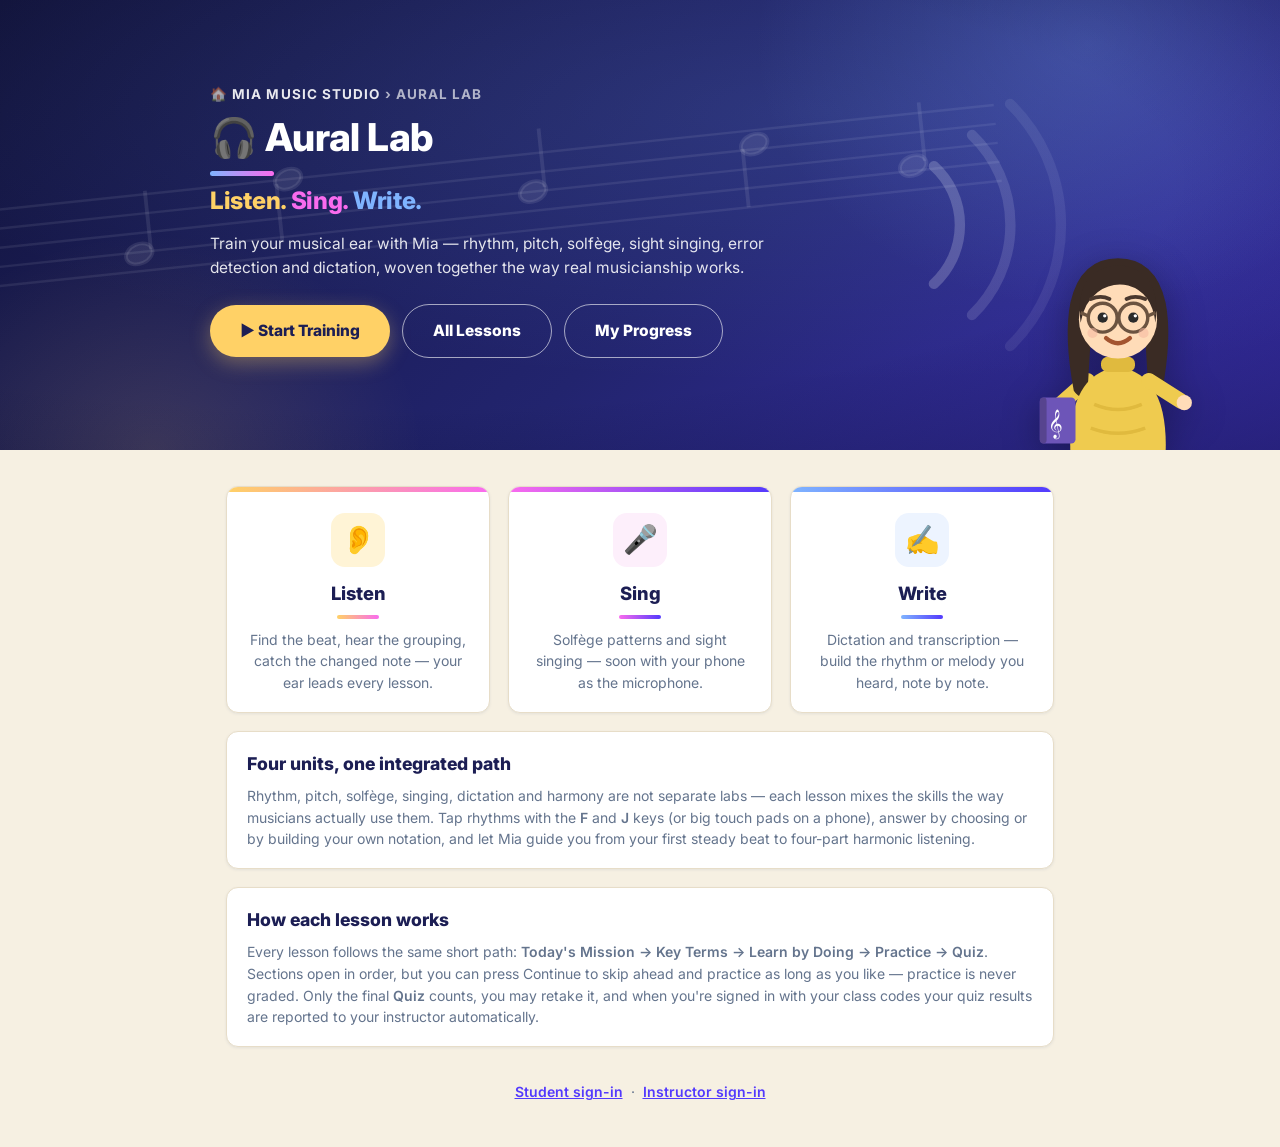
==== commit 49a22988: "English only for school launch: language selector hidden LANG_UI_ENABLED=false gates the selector an" ====
--- a/index.html
+++ b/index.html
@@ -4,7 +4,7 @@
 <meta charset="UTF-8">
 <meta name="viewport" content="width=device-width, initial-scale=1.0">
 <title>Aural Lab</title>
-<link rel="stylesheet" href="css/style.css?v=006">
+<link rel="stylesheet" href="css/style.css?v=007">
 <style>
 .hero{color:#fff;text-align:left;position:relative;overflow:hidden;
   display:flex;flex-direction:column;justify-content:center;min-height:50vh;padding:60px 20px 68px;
@@ -99,12 +99,12 @@
   <a href="student.html" data-i18n="footer.student"></a> &nbsp;·&nbsp;
   <a href="teacher.html" data-i18n="footer.teacher"></a>
 </footer>
-<script src="js/config.js?v=006"></script>
-<script src="locales/en.js?v=006"></script>
-<script src="locales/es.js?v=006"></script>
-<script src="locales/ko.js?v=006"></script>
-<script src="js/i18n.js?v=006"></script>
-<script src="js/mia.js?v=006"></script>
+<script src="js/config.js?v=007"></script>
+<script src="locales/en.js?v=007"></script>
+<script src="locales/es.js?v=007"></script>
+<script src="locales/ko.js?v=007"></script>
+<script src="js/i18n.js?v=007"></script>
+<script src="js/mia.js?v=007"></script>
 <script>
 ALI18N.apply(); ALMia.defs();
 /* tuck the auto-mounted language selector into the hero button row */
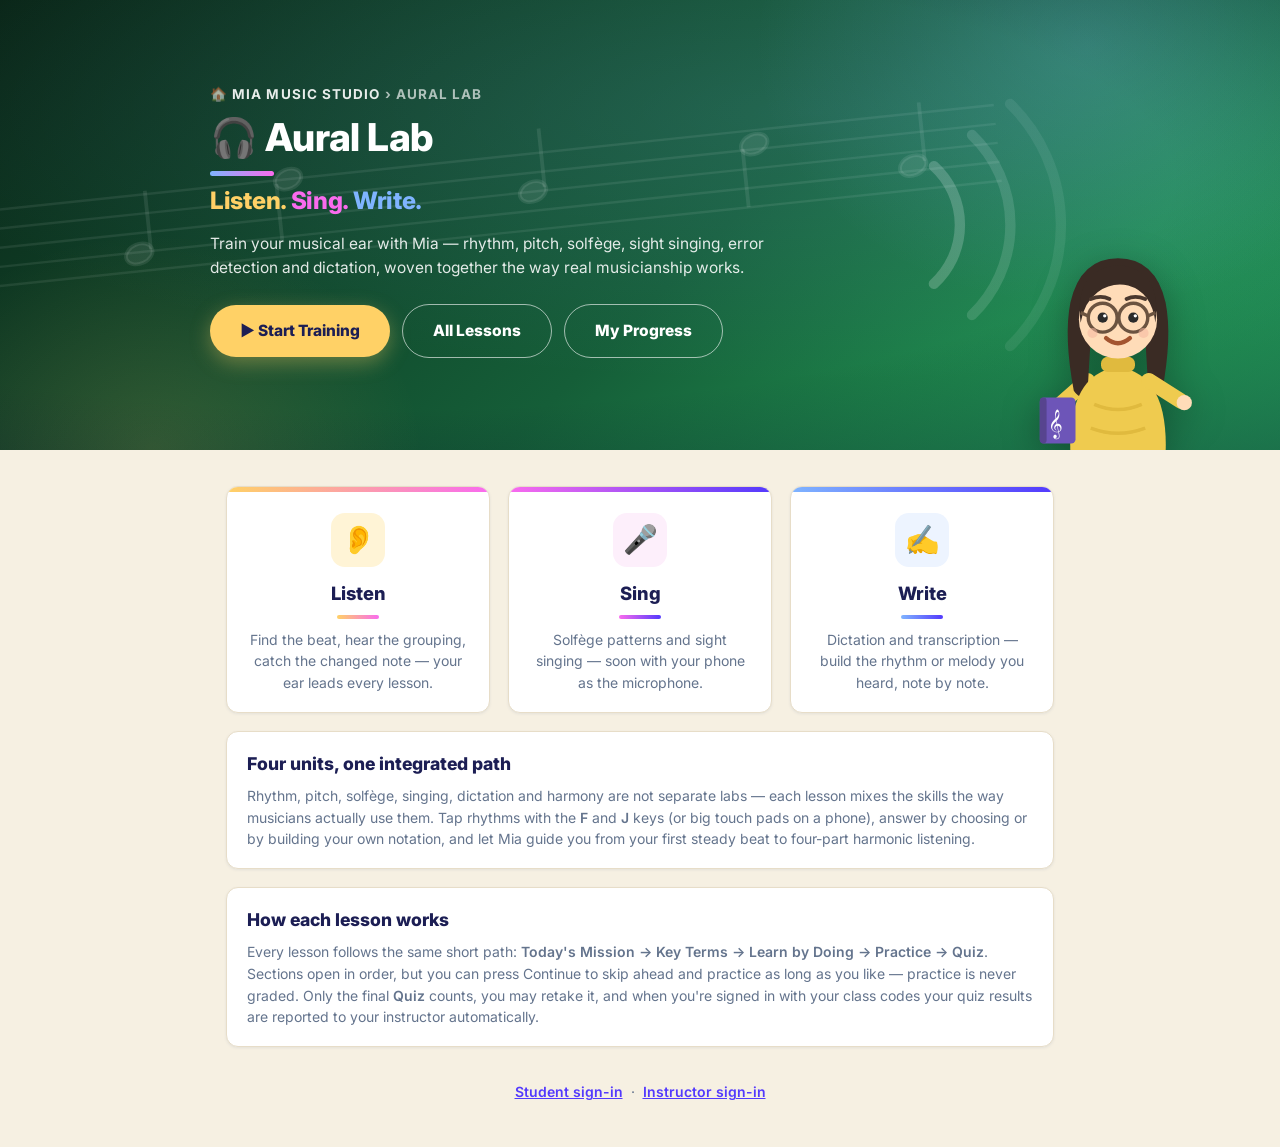
==== commit c4c32a27: "Front-door heroes tinted to each lab identity color Theory=sky, Piano=brown, Aural=green, Game Lab=y" ====
--- a/index.html
+++ b/index.html
@@ -8,7 +8,8 @@
 <style>
 .hero{color:#fff;text-align:left;position:relative;overflow:hidden;
   display:flex;flex-direction:column;justify-content:center;min-height:50vh;padding:60px 20px 68px;
-  background:linear-gradient(135deg,#12143c 0%,#22246e 55%,#3a2fae 100%)}
+  /* Aural Lab identity: GREEN hero (matches the hub card color) */
+  background:linear-gradient(135deg,#0a2618 0%,#155e38 55%,#27ae60 100%)}
 .hero .inner{max-width:860px;margin:0 auto;width:100%;position:relative;z-index:1;
   display:block;padding:0} /* al-header's flex-row header layout must not apply to the landing hero */
 .hero .eyebrow{font-size:13.5px;font-weight:700;letter-spacing:.08em;text-transform:uppercase;
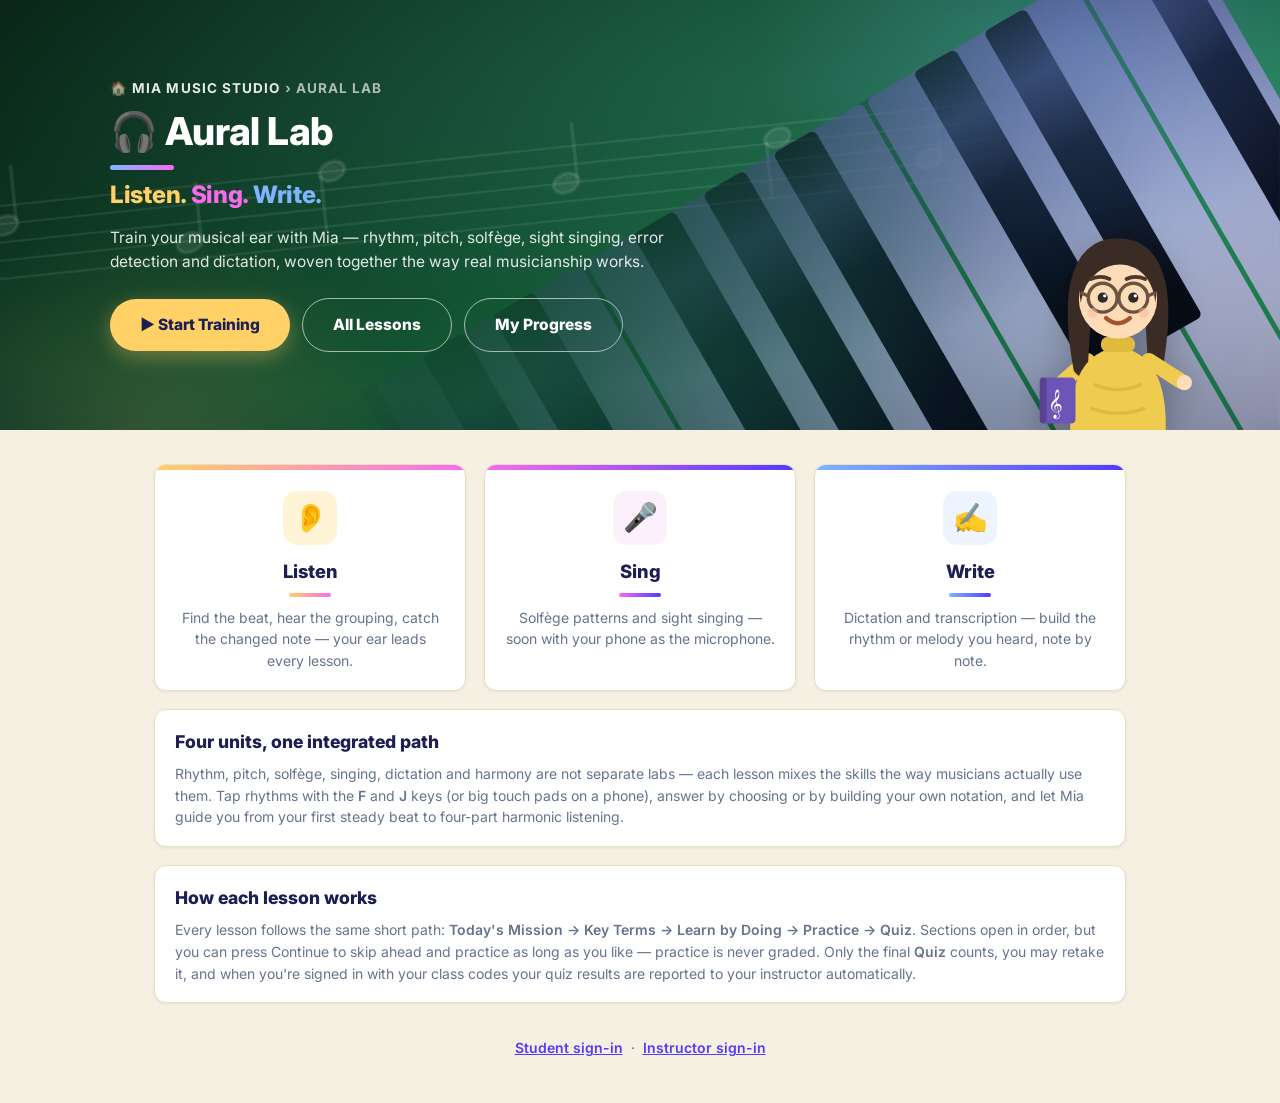
==== commit 55157056: "One shared hero geometry across hub + all front doors Every hero is exactly min-height:max(36vh,430p" ====
--- a/index.html
+++ b/index.html
@@ -7,11 +7,14 @@
 <link rel="stylesheet" href="css/style.css?v=007">
 <style>
 .hero{color:#fff;text-align:left;position:relative;overflow:hidden;
-  display:flex;flex-direction:column;justify-content:center;min-height:50vh;padding:60px 20px 68px;
-  /* Aural Lab identity: GREEN hero (matches the hub card color) */
+  display:flex;flex-direction:column;justify-content:center;min-height:max(36vh,430px);padding:44px 24px;
+  /* Aural Lab identity: GREEN hero (matches the hub card color);
+     geometry = the HUB hero exactly (only the color changes between pages) */
   background:linear-gradient(135deg,#0a2618 0%,#155e38 55%,#27ae60 100%)}
-.hero .inner{max-width:860px;margin:0 auto;width:100%;position:relative;z-index:1;
+.hero .inner{max-width:1060px;margin:0 auto;width:100%;position:relative;z-index:1;
   display:block;padding:0} /* al-header's flex-row header layout must not apply to the landing hero */
+/* same diagonal piano-keys hero art as the hub and the other labs (overrides al-header's arc art) */
+.hero::before{content:"";position:absolute;inset:0;z-index:0;pointer-events:none;background:url("data:image/svg+xml;utf8,<svg xmlns='http://www.w3.org/2000/svg' width='900' height='260' viewBox='0 0 900 260' preserveAspectRatio='xMaxYMid slice'><defs><radialGradient id='glow' cx='0.68' cy='0.2' r='0.55'><stop offset='0' stop-color='%237fb4ff' stop-opacity='0.10'/><stop offset='1' stop-color='%237fb4ff' stop-opacity='0'/></radialGradient><radialGradient id='vig' cx='0.42' cy='0.4' r='0.85'><stop offset='0.6' stop-color='%23070926' stop-opacity='0'/><stop offset='1' stop-color='%23070926' stop-opacity='0.38'/></radialGradient><linearGradient id='wk' x1='0' y1='0' x2='0' y2='1'><stop offset='0' stop-color='%23767cbe'/><stop offset='0.45' stop-color='%23c3c8ef'/><stop offset='1' stop-color='%23f0f2ff'/></linearGradient><linearGradient id='bk' x1='0' y1='0' x2='0' y2='1'><stop offset='0' stop-color='%2305060f'/><stop offset='0.18' stop-color='%23343a68'/><stop offset='0.4' stop-color='%230b0d24'/><stop offset='1' stop-color='%2305060f'/></linearGradient><linearGradient id='amb' x1='0' y1='0' x2='1' y2='1'><stop offset='0' stop-color='%230a0c2e' stop-opacity='0.6'/><stop offset='0.55' stop-color='%230a0c2e' stop-opacity='0.15'/><stop offset='1' stop-color='%230a0c2e' stop-opacity='0'/></linearGradient><linearGradient id='fadeG' x1='0' y1='0' x2='1' y2='0.6'><stop offset='0' stop-color='%23000000' stop-opacity='0'/><stop offset='0.35' stop-color='%23ffffff' stop-opacity='0.3'/><stop offset='0.7' stop-color='%23ffffff' stop-opacity='0.9'/><stop offset='1' stop-color='%23ffffff'/></linearGradient><mask id='fade'><rect x='330' y='-80' width='700' height='420' fill='url(%23fadeG)'/></mask></defs><rect width='900' height='260' fill='url(%23glow)'/><g stroke='%23ffffff' stroke-opacity='0.08' stroke-width='1.4' transform='rotate(-6 400 130)'><line x1='20' y1='96' x2='740' y2='96'/><line x1='20' y1='107' x2='740' y2='107'/><line x1='20' y1='118' x2='740' y2='118'/><line x1='20' y1='129' x2='740' y2='129'/><line x1='20' y1='140' x2='740' y2='140'/></g><g fill='%23ffffff' fill-opacity='0.09' stroke='%23ffffff' stroke-opacity='0.09' stroke-width='2.2' transform='rotate(-6 400 130)'><ellipse cx='130' cy='108' rx='8' ry='5.6' transform='rotate(-18 130 108)'/><line x1='137' y1='106' x2='137' y2='72'/><ellipse cx='240' cy='130' rx='8' ry='5.6' transform='rotate(-18 240 130)'/><line x1='247' y1='128' x2='247' y2='94'/><ellipse cx='330' cy='96' rx='8' ry='5.6' transform='rotate(-18 330 96)'/><line x1='323' y1='98' x2='323' y2='132'/><ellipse cx='470' cy='118' rx='8' ry='5.6' transform='rotate(-18 470 118)'/><line x1='477' y1='116' x2='477' y2='82'/><ellipse cx='600' cy='104' rx='8' ry='5.6' transform='rotate(-18 600 104)'/><line x1='593' y1='106' x2='593' y2='140'/><ellipse cx='690' cy='126' rx='8' ry='5.6' transform='rotate(-18 690 126)'/><line x1='697' y1='124' x2='697' y2='90'/></g><g transform='rotate(-30 900 320)' mask='url(%23fade)'><rect x='470' y='-30' width='46' height='360' rx='4' fill='url(%23wk)'/><rect x='519' y='-30' width='46' height='360' rx='4' fill='url(%23wk)'/><rect x='568' y='-30' width='46' height='360' rx='4' fill='url(%23wk)'/><rect x='617' y='-30' width='46' height='360' rx='4' fill='url(%23wk)'/><rect x='666' y='-30' width='46' height='360' rx='4' fill='url(%23wk)'/><rect x='715' y='-30' width='46' height='360' rx='4' fill='url(%23wk)'/><rect x='764' y='-30' width='46' height='360' rx='4' fill='url(%23wk)'/><rect x='813' y='-30' width='46' height='360' rx='4' fill='url(%23wk)'/><rect x='862' y='-30' width='46' height='360' rx='4' fill='url(%23wk)'/><rect x='911' y='-30' width='46' height='360' rx='4' fill='url(%23wk)'/><rect x='960' y='-30' width='46' height='360' rx='4' fill='url(%23wk)'/><rect x='1009' y='-30' width='46' height='360' rx='4' fill='url(%23wk)'/><rect x='503' y='-30' width='29' height='215' rx='3.5' fill='url(%23bk)'/><rect x='552' y='-30' width='29' height='215' rx='3.5' fill='url(%23bk)'/><rect x='650' y='-30' width='29' height='215' rx='3.5' fill='url(%23bk)'/><rect x='699' y='-30' width='29' height='215' rx='3.5' fill='url(%23bk)'/><rect x='748' y='-30' width='29' height='215' rx='3.5' fill='url(%23bk)'/><rect x='846' y='-30' width='29' height='215' rx='3.5' fill='url(%23bk)'/><rect x='895' y='-30' width='29' height='215' rx='3.5' fill='url(%23bk)'/><rect x='993' y='-30' width='29' height='215' rx='3.5' fill='url(%23bk)'/><rect x='1042' y='-30' width='29' height='215' rx='3.5' fill='url(%23bk)'/><rect x='460' y='-30' width='640' height='380' fill='url(%23amb)'/></g><rect width='900' height='260' fill='url(%23vig)'/></svg>") right center/cover no-repeat}
 .hero .eyebrow{font-size:13.5px;font-weight:700;letter-spacing:.08em;text-transform:uppercase;
   color:rgba(255,255,255,.65);margin-bottom:10px}
 .hero h1{font-size:2.4rem;font-weight:800;letter-spacing:-.6px;margin-bottom:6px}
@@ -33,7 +36,7 @@
   transition:transform .12s,box-shadow .2s;text-decoration:none}
 .hero .btns a:hover{background:#ffc247;transform:translateY(-2px)}
 .hero .btns a.ghost{background:transparent;color:#fff;border:1.5px solid rgba(255,255,255,.6);box-shadow:none}
-main{max-width:860px;margin:0 auto;padding:36px 16px 8px}
+main{max-width:1020px;margin:0 auto;padding:34px 24px 8px}
 .how{display:grid;grid-template-columns:repeat(auto-fit,minmax(200px,1fr));gap:18px;margin-top:0}
 .how .card{text-align:center;margin-top:0;position:relative;overflow:hidden;padding-top:26px;
   transition:transform .14s,box-shadow .2s}
@@ -57,7 +60,7 @@
 footer{text-align:center;padding:26px 16px 44px;color:var(--muted);font-size:14px}
 footer a{color:var(--primary);font-weight:600}
 @media(max-width:640px){
-  .hero{min-height:0;padding:40px 18px 48px}
+  .hero{min-height:0;padding:48px 20px 56px}
   .hero h1{font-size:1.8rem}
   .hero .tagline{font-size:1.15rem}
   .hero .btns a{padding:12px 22px}
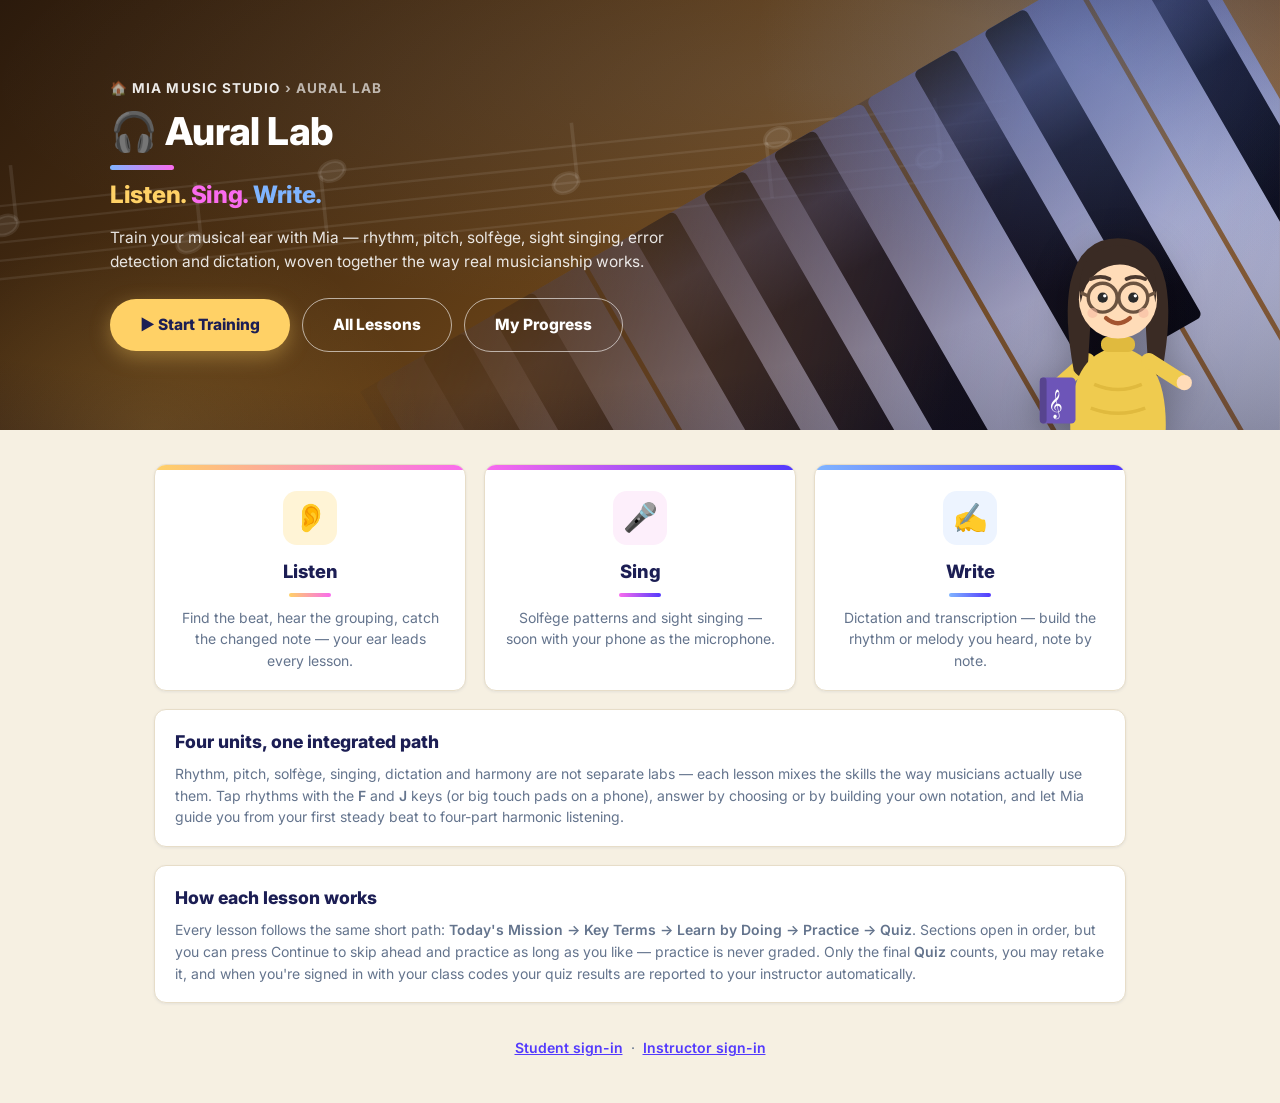
==== commit 8b7dad4d: "Lab colors rev2 (Piano=GREEN, Aural=BROWN) + colored inner headers Instructor swapped piano/aural; i" ====
--- a/index.html
+++ b/index.html
@@ -4,13 +4,13 @@
 <meta charset="UTF-8">
 <meta name="viewport" content="width=device-width, initial-scale=1.0">
 <title>Aural Lab</title>
-<link rel="stylesheet" href="css/style.css?v=007">
+<link rel="stylesheet" href="css/style.css?v=008">
 <style>
 .hero{color:#fff;text-align:left;position:relative;overflow:hidden;
   display:flex;flex-direction:column;justify-content:center;min-height:max(36vh,430px);padding:44px 24px;
-  /* Aural Lab identity: GREEN hero (matches the hub card color);
+  /* Aural Lab identity: BROWN hero (matches the hub card color);
      geometry = the HUB hero exactly (only the color changes between pages) */
-  background:linear-gradient(135deg,#0a2618 0%,#155e38 55%,#27ae60 100%)}
+  background:linear-gradient(135deg,#2b1a0c 0%,#6b4418 55%,#b07840 100%)}
 .hero .inner{max-width:1060px;margin:0 auto;width:100%;position:relative;z-index:1;
   display:block;padding:0} /* al-header's flex-row header layout must not apply to the landing hero */
 /* same diagonal piano-keys hero art as the hub and the other labs (overrides al-header's arc art) */
@@ -103,12 +103,12 @@
   <a href="student.html" data-i18n="footer.student"></a> &nbsp;·&nbsp;
   <a href="teacher.html" data-i18n="footer.teacher"></a>
 </footer>
-<script src="js/config.js?v=007"></script>
-<script src="locales/en.js?v=007"></script>
-<script src="locales/es.js?v=007"></script>
-<script src="locales/ko.js?v=007"></script>
-<script src="js/i18n.js?v=007"></script>
-<script src="js/mia.js?v=007"></script>
+<script src="js/config.js?v=008"></script>
+<script src="locales/en.js?v=008"></script>
+<script src="locales/es.js?v=008"></script>
+<script src="locales/ko.js?v=008"></script>
+<script src="js/i18n.js?v=008"></script>
+<script src="js/mia.js?v=008"></script>
 <script>
 ALI18N.apply(); ALMia.defs();
 /* tuck the auto-mounted language selector into the hero button row */
--- a/css/style.css
+++ b/css/style.css
@@ -32,7 +32,8 @@
    faint tilted staff + notes, glow + vignette (headphone-listening variant:
    no piano keys, a soft sound-wave arc instead) */
 .al-header{color:#fff;position:relative;overflow:hidden;
-  background:linear-gradient(135deg,#12143c 0%,#22246e 55%,#3a2fae 100%)}
+  /* Aural Lab identity: BROWN (matches the front door) */
+  background:linear-gradient(135deg,#2b1a0c 0%,#6b4418 55%,#b07840 100%)}
 .al-header::before{
   content:"";position:absolute;inset:0;z-index:0;pointer-events:none;
   background:url("data:image/svg+xml;utf8,<svg xmlns='http://www.w3.org/2000/svg' width='900' height='260' viewBox='0 0 900 260' preserveAspectRatio='xMaxYMid slice'><defs><radialGradient id='glow' cx='0.7' cy='0.25' r='0.6'><stop offset='0' stop-color='%237fb4ff' stop-opacity='0.14'/><stop offset='1' stop-color='%237fb4ff' stop-opacity='0'/></radialGradient><radialGradient id='vig' cx='0.42' cy='0.4' r='0.85'><stop offset='0.6' stop-color='%23070926' stop-opacity='0'/><stop offset='1' stop-color='%23070926' stop-opacity='0.38'/></radialGradient></defs><rect width='900' height='260' fill='url(%23glow)'/><g stroke='%23ffffff' stroke-opacity='0.08' stroke-width='1.4' transform='rotate(-6 400 130)'><line x1='20' y1='96' x2='740' y2='96'/><line x1='20' y1='107' x2='740' y2='107'/><line x1='20' y1='118' x2='740' y2='118'/><line x1='20' y1='129' x2='740' y2='129'/><line x1='20' y1='140' x2='740' y2='140'/></g><g fill='%23ffffff' fill-opacity='0.09' stroke='%23ffffff' stroke-opacity='0.09' stroke-width='2.2' transform='rotate(-6 400 130)'><ellipse cx='130' cy='108' rx='8' ry='5.6' transform='rotate(-18 130 108)'/><line x1='137' y1='106' x2='137' y2='72'/><ellipse cx='240' cy='130' rx='8' ry='5.6' transform='rotate(-18 240 130)'/><line x1='247' y1='128' x2='247' y2='94'/><ellipse cx='330' cy='96' rx='8' ry='5.6' transform='rotate(-18 330 96)'/><line x1='323' y1='98' x2='323' y2='132'/><ellipse cx='470' cy='118' rx='8' ry='5.6' transform='rotate(-18 470 118)'/><line x1='477' y1='116' x2='477' y2='82'/><ellipse cx='600' cy='104' rx='8' ry='5.6' transform='rotate(-18 600 104)'/><line x1='593' y1='106' x2='593' y2='140'/><ellipse cx='690' cy='126' rx='8' ry='5.6' transform='rotate(-18 690 126)'/><line x1='697' y1='124' x2='697' y2='90'/></g><g fill='none' stroke='%23ffffff' stroke-linecap='round' transform='translate(700 130)'><path d='M0 -34 A46 46 0 0 1 0 34' stroke-opacity='0.20' stroke-width='6'/><path d='M22 -52 A72 72 0 0 1 22 52' stroke-opacity='0.13' stroke-width='6'/><path d='M44 -70 A98 98 0 0 1 44 70' stroke-opacity='0.08' stroke-width='6'/></g><rect width='900' height='260' fill='url(%23vig)'/></svg>") right center/cover no-repeat}
